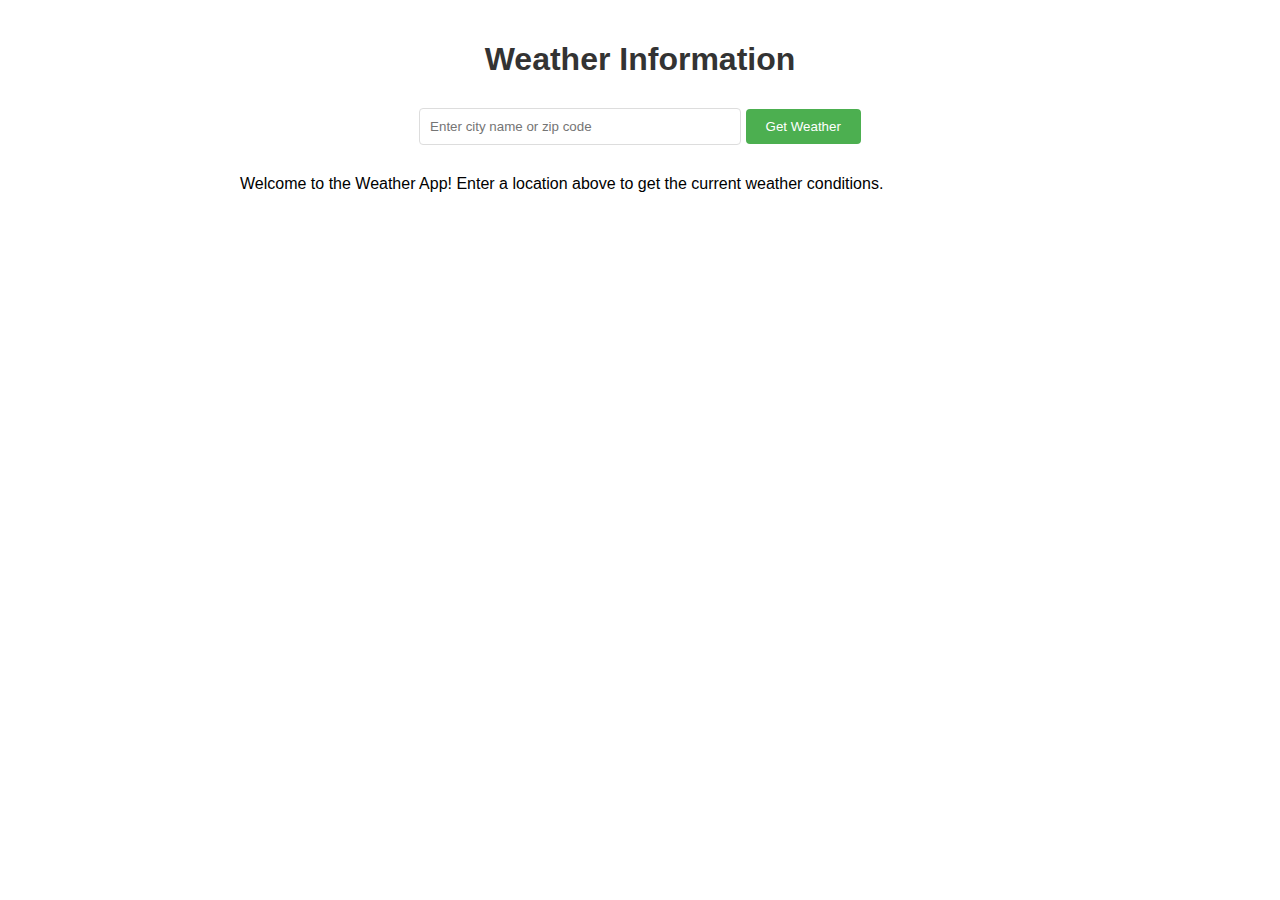
==== target/classes/templates/index.html @ 22256e7d "updating app properties" ====
<!DOCTYPE html>
<html xmlns:th="http://www.thymeleaf.org" lang="EN">
<head>
    <meta charset="UTF-8">
    <meta name="viewport" content="width=device-width, initial-scale=1.0">
    <title>Weather App</title>
    <style>
        body {
            font-family: Arial, sans-serif;
            max-width: 800px;
            margin: 0 auto;
            padding: 20px;
        }
        .search-container {
            margin: 30px 0;
            text-align: center;
        }
        input[type="text"] {
            padding: 10px;
            width: 300px;
            border: 1px solid #ddd;
            border-radius: 4px;
        }
        button {
            padding: 10px 20px;
            background-color: #4CAF50;
            color: white;
            border: none;
            border-radius: 4px;
            cursor: pointer;
        }
        button:hover {
            background-color: #45a049;
        }
        h1 {
            text-align: center;
            color: #333;
        }
    </style>
</head>
<body>
    <h1>Weather Information</h1>

    <div class="search-container">
        <form action="/weather" method="get">
            <label>
                <input type="text" name="location" placeholder="Enter city name or zip code" required>
            </label>
            <button type="submit">Get Weather</button>
        </form>
    </div>

    <div>
        <p>Welcome to the Weather App! Enter a location above to get the current weather conditions.</p>
    </div>
</body>
</html>
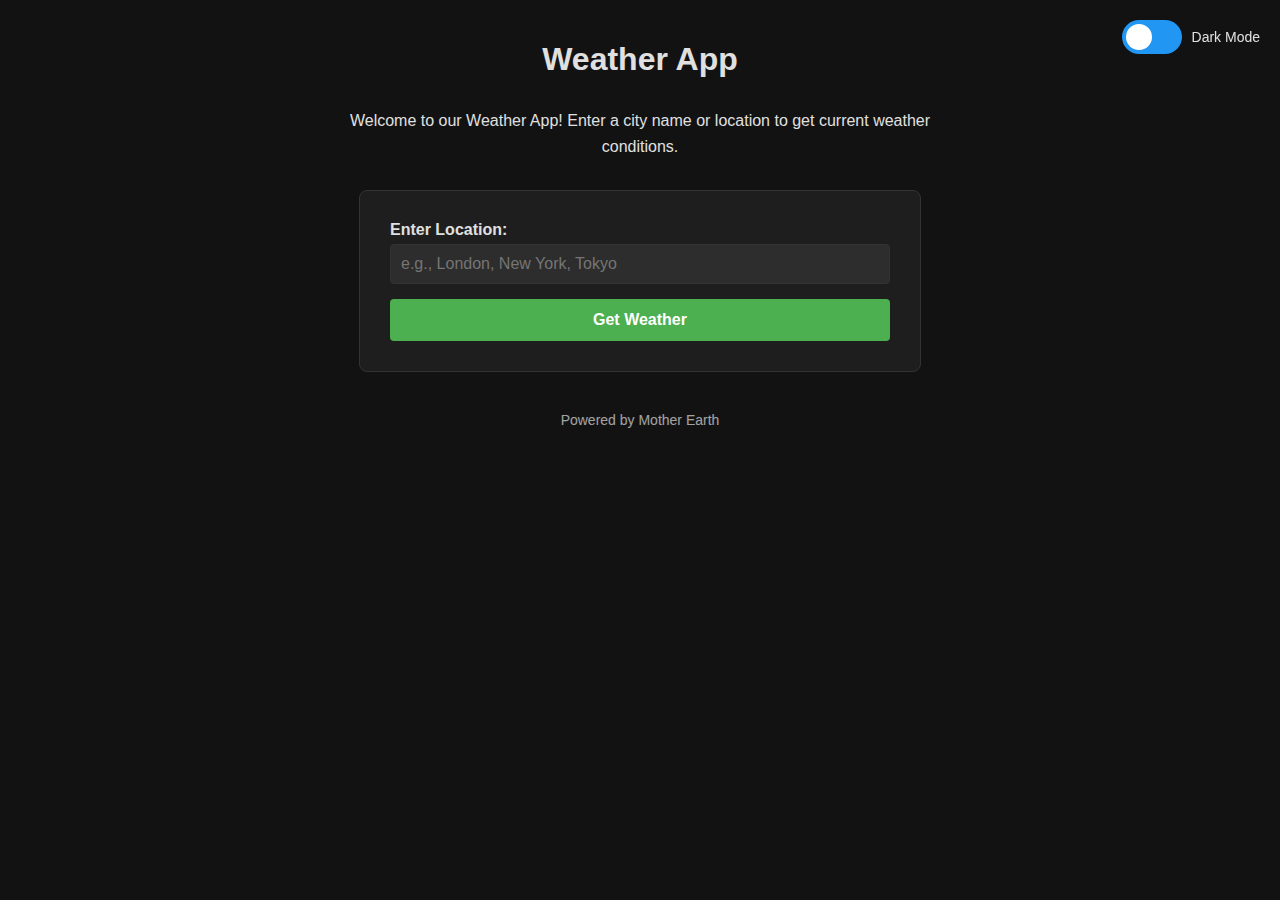
==== commit e24d134b: "Added a darkmode and light mode with toggle" ====
--- a/target/classes/templates/index.html
+++ b/target/classes/templates/index.html
@@ -5,53 +5,236 @@
     <meta name="viewport" content="width=device-width, initial-scale=1.0">
     <title>Weather App</title>
     <style>
+        :root {
+            --bg-color: #121212;
+            --text-color: #e0e0e0;
+            --container-bg: #1e1e1e;
+            --detail-bg: #2d2d2d;
+            --border-color: #333;
+            --highlight-color: #4CAF50;
+            --input-bg: #2d2d2d;
+            --input-text: #e0e0e0;
+            --button-bg: #4CAF50;
+            --button-text: white;
+            --button-hover: #45a049;
+        }
+
         body {
             font-family: Arial, sans-serif;
             max-width: 800px;
             margin: 0 auto;
             padding: 20px;
-        }
+            background-color: var(--bg-color);
+            color: var(--text-color);
+            transition: all 0.3s ease;
+        }
+
+        body.light-mode {
+            --bg-color: #f5f5f5;
+            --text-color: #333;
+            --container-bg: #f9f9f9;
+            --detail-bg: #fff;
+            --border-color: #ddd;
+            --highlight-color: #4CAF50;
+            --input-bg: #fff;
+            --input-text: #333;
+            --button-bg: #4CAF50;
+            --button-text: white;
+            --button-hover: #45a049;
+        }
+
+        h1, h2, h3 {
+            color: var(--text-color);
+            text-align: center;
+        }
+
         .search-container {
-            margin: 30px 0;
-            text-align: center;
-        }
+            border: 1px solid var(--border-color);
+            border-radius: 8px;
+            padding: 30px;
+            margin-top: 20px;
+            background-color: var(--container-bg);
+            max-width: 500px;
+            margin-left: auto;
+            margin-right: auto;
+        }
+
+        .search-form {
+            display: flex;
+            flex-direction: column;
+            gap: 15px;
+        }
+
+        .form-group {
+            display: flex;
+            flex-direction: column;
+            gap: 5px;
+        }
+
+        label {
+            font-weight: bold;
+        }
+
         input[type="text"] {
             padding: 10px;
-            width: 300px;
-            border: 1px solid #ddd;
+            border: 1px solid var(--border-color);
             border-radius: 4px;
-        }
+            font-size: 16px;
+            background-color: var(--input-bg);
+            color: var(--input-text);
+        }
+
         button {
-            padding: 10px 20px;
-            background-color: #4CAF50;
-            color: white;
+            padding: 12px 20px;
+            background-color: var(--button-bg);
+            color: var(--button-text);
             border: none;
             border-radius: 4px;
             cursor: pointer;
-        }
+            font-size: 16px;
+            font-weight: bold;
+            transition: background-color 0.3s;
+        }
+
         button:hover {
-            background-color: #45a049;
-        }
-        h1 {
+            background-color: var(--button-hover);
+        }
+
+        /* Theme toggle styles */
+        .theme-toggle {
+            position: fixed;
+            top: 20px;
+            right: 20px;
+            display: flex;
+            align-items: center;
+        }
+
+        .toggle-switch {
+            position: relative;
+            display: inline-block;
+            width: 60px;
+            height: 34px;
+        }
+
+        .toggle-switch input {
+            opacity: 0;
+            width: 0;
+            height: 0;
+        }
+
+        .slider {
+            position: absolute;
+            cursor: pointer;
+            top: 0;
+            left: 0;
+            right: 0;
+            bottom: 0;
+            background-color: #2196F3;
+            transition: .4s;
+            border-radius: 34px;
+        }
+
+        .slider:before {
+            position: absolute;
+            content: "";
+            height: 26px;
+            width: 26px;
+            left: 4px;
+            bottom: 4px;
+            background-color: white;
+            transition: .4s;
+            border-radius: 50%;
+        }
+
+        input:checked + .slider {
+            background-color: #ccc;
+        }
+
+        input:checked + .slider:before {
+            transform: translateX(26px);
+        }
+
+        .toggle-label {
+            margin-left: 10px;
+            font-size: 14px;
+        }
+
+        .app-description {
             text-align: center;
-            color: #333;
+            margin: 30px auto;
+            max-width: 600px;
+            line-height: 1.6;
+        }
+
+        .footer {
+            margin-top: 40px;
+            text-align: center;
+            font-size: 14px;
+            color: var(--text-color);
+            opacity: 0.7;
         }
     </style>
 </head>
 <body>
-    <h1>Weather Information</h1>
+    <div class="theme-toggle">
+        <label class="toggle-switch">
+            <input type="checkbox" id="theme-toggle">
+            <span class="slider"></span>
+        </label>
+        <span class="toggle-label">Light Mode</span>
+    </div>
+
+    <h1>Weather App</h1>
+
+    <div class="app-description">
+        <p>Welcome to our Weather App! Enter a city name or location to get current weather conditions.</p>
+    </div>
 
     <div class="search-container">
-        <form action="/weather" method="get">
-            <label>
-                <input type="text" name="location" placeholder="Enter city name or zip code" required>
-            </label>
+        <form action="/weather" method="get" class="search-form">
+            <div class="form-group">
+                <label for="location">Enter Location:</label>
+                <input type="text" id="location" name="location" placeholder="e.g., London, New York, Tokyo" required>
+            </div>
             <button type="submit">Get Weather</button>
         </form>
     </div>
 
-    <div>
-        <p>Welcome to the Weather App! Enter a location above to get the current weather conditions.</p>
-    </div>
+    <div class="footer">
+        <p>Powered by Mother Earth</p>
+    </div>
+
+    <script>
+        // Get the toggle element
+        const themeToggle = document.getElementById('theme-toggle');
+        const toggleLabel = document.querySelector('.toggle-label');
+
+        // Function to set theme
+        // Function to set theme
+        function setTheme(isLight) {
+            if (isLight) {
+                document.body.classList.add('light-mode');
+                toggleLabel.textContent = 'Light Mode';  // Changed to show current mode
+            } else {
+                document.body.classList.remove('light-mode');
+                toggleLabel.textContent = 'Dark Mode';   // Changed to show current mode
+            }
+            // Save preference to localStorage
+            localStorage.setItem('lightMode', isLight);
+        }
+
+        // Check for saved theme preference or use default (dark)
+        const savedTheme = localStorage.getItem('lightMode');
+        const prefersDark = savedTheme === null ? true : savedTheme !== 'true';
+
+        // Set initial state
+        themeToggle.checked = !prefersDark;
+        setTheme(!prefersDark);
+
+        // Add event listener for toggle
+        themeToggle.addEventListener('change', () => {
+            setTheme(themeToggle.checked);
+        });
+    </script>
 </body>
 </html>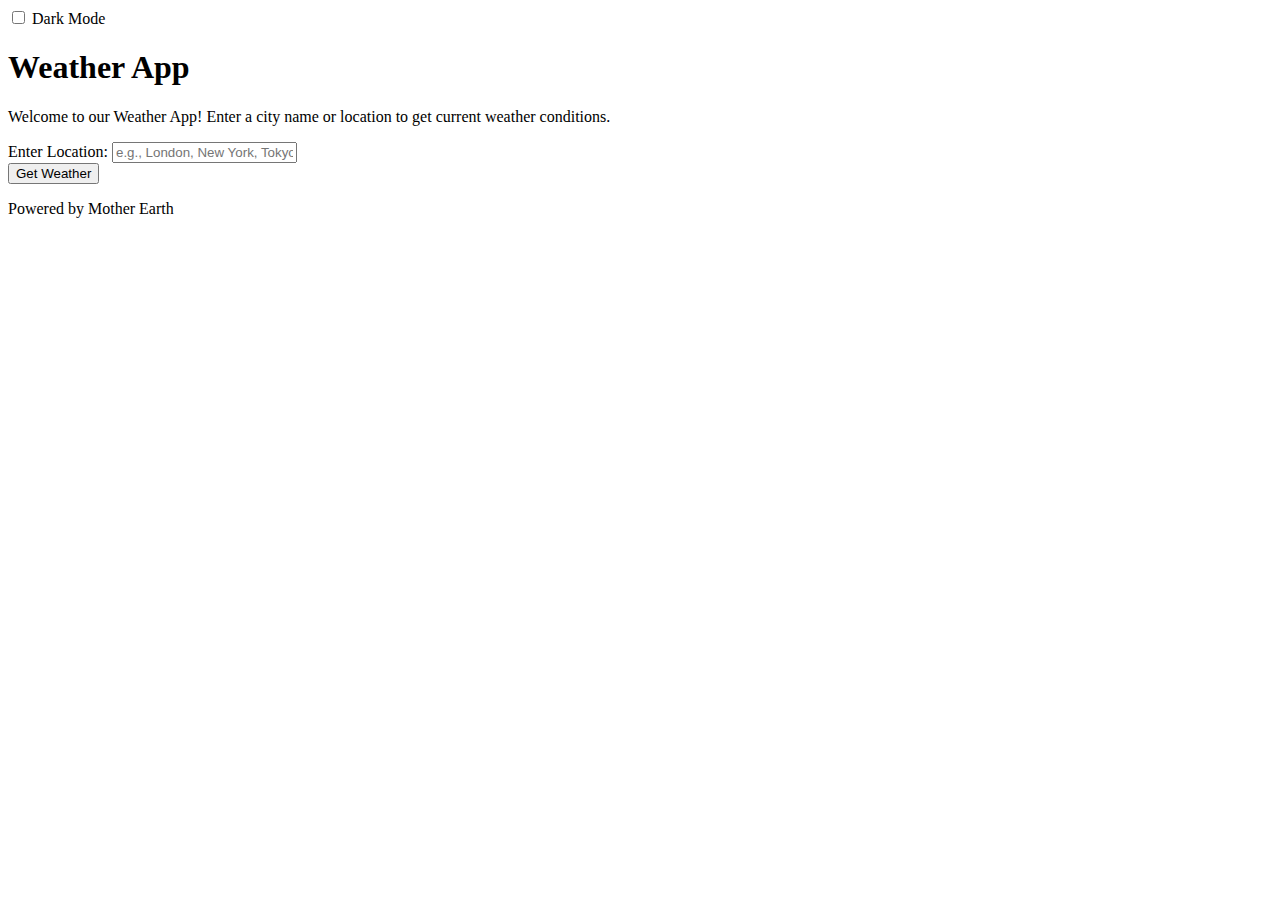
==== commit 5ba09083: "Updated html to not use inline css" ====
--- a/target/classes/templates/index.html
+++ b/target/classes/templates/index.html
@@ -4,176 +4,7 @@
     <meta charset="UTF-8">
     <meta name="viewport" content="width=device-width, initial-scale=1.0">
     <title>Weather App</title>
-    <style>
-        :root {
-            --bg-color: #121212;
-            --text-color: #e0e0e0;
-            --container-bg: #1e1e1e;
-            --detail-bg: #2d2d2d;
-            --border-color: #333;
-            --highlight-color: #4CAF50;
-            --input-bg: #2d2d2d;
-            --input-text: #e0e0e0;
-            --button-bg: #4CAF50;
-            --button-text: white;
-            --button-hover: #45a049;
-        }
-
-        body {
-            font-family: Arial, sans-serif;
-            max-width: 800px;
-            margin: 0 auto;
-            padding: 20px;
-            background-color: var(--bg-color);
-            color: var(--text-color);
-            transition: all 0.3s ease;
-        }
-
-        body.light-mode {
-            --bg-color: #f5f5f5;
-            --text-color: #333;
-            --container-bg: #f9f9f9;
-            --detail-bg: #fff;
-            --border-color: #ddd;
-            --highlight-color: #4CAF50;
-            --input-bg: #fff;
-            --input-text: #333;
-            --button-bg: #4CAF50;
-            --button-text: white;
-            --button-hover: #45a049;
-        }
-
-        h1, h2, h3 {
-            color: var(--text-color);
-            text-align: center;
-        }
-
-        .search-container {
-            border: 1px solid var(--border-color);
-            border-radius: 8px;
-            padding: 30px;
-            margin-top: 20px;
-            background-color: var(--container-bg);
-            max-width: 500px;
-            margin-left: auto;
-            margin-right: auto;
-        }
-
-        .search-form {
-            display: flex;
-            flex-direction: column;
-            gap: 15px;
-        }
-
-        .form-group {
-            display: flex;
-            flex-direction: column;
-            gap: 5px;
-        }
-
-        label {
-            font-weight: bold;
-        }
-
-        input[type="text"] {
-            padding: 10px;
-            border: 1px solid var(--border-color);
-            border-radius: 4px;
-            font-size: 16px;
-            background-color: var(--input-bg);
-            color: var(--input-text);
-        }
-
-        button {
-            padding: 12px 20px;
-            background-color: var(--button-bg);
-            color: var(--button-text);
-            border: none;
-            border-radius: 4px;
-            cursor: pointer;
-            font-size: 16px;
-            font-weight: bold;
-            transition: background-color 0.3s;
-        }
-
-        button:hover {
-            background-color: var(--button-hover);
-        }
-
-        /* Theme toggle styles */
-        .theme-toggle {
-            position: fixed;
-            top: 20px;
-            right: 20px;
-            display: flex;
-            align-items: center;
-        }
-
-        .toggle-switch {
-            position: relative;
-            display: inline-block;
-            width: 60px;
-            height: 34px;
-        }
-
-        .toggle-switch input {
-            opacity: 0;
-            width: 0;
-            height: 0;
-        }
-
-        .slider {
-            position: absolute;
-            cursor: pointer;
-            top: 0;
-            left: 0;
-            right: 0;
-            bottom: 0;
-            background-color: #2196F3;
-            transition: .4s;
-            border-radius: 34px;
-        }
-
-        .slider:before {
-            position: absolute;
-            content: "";
-            height: 26px;
-            width: 26px;
-            left: 4px;
-            bottom: 4px;
-            background-color: white;
-            transition: .4s;
-            border-radius: 50%;
-        }
-
-        input:checked + .slider {
-            background-color: #ccc;
-        }
-
-        input:checked + .slider:before {
-            transform: translateX(26px);
-        }
-
-        .toggle-label {
-            margin-left: 10px;
-            font-size: 14px;
-        }
-
-        .app-description {
-            text-align: center;
-            margin: 30px auto;
-            max-width: 600px;
-            line-height: 1.6;
-        }
-
-        .footer {
-            margin-top: 40px;
-            text-align: center;
-            font-size: 14px;
-            color: var(--text-color);
-            opacity: 0.7;
-        }
-    </style>
+    <link rel="stylesheet" th:href="@{/css/styles.css}">
 </head>
 <body>
     <div class="theme-toggle">
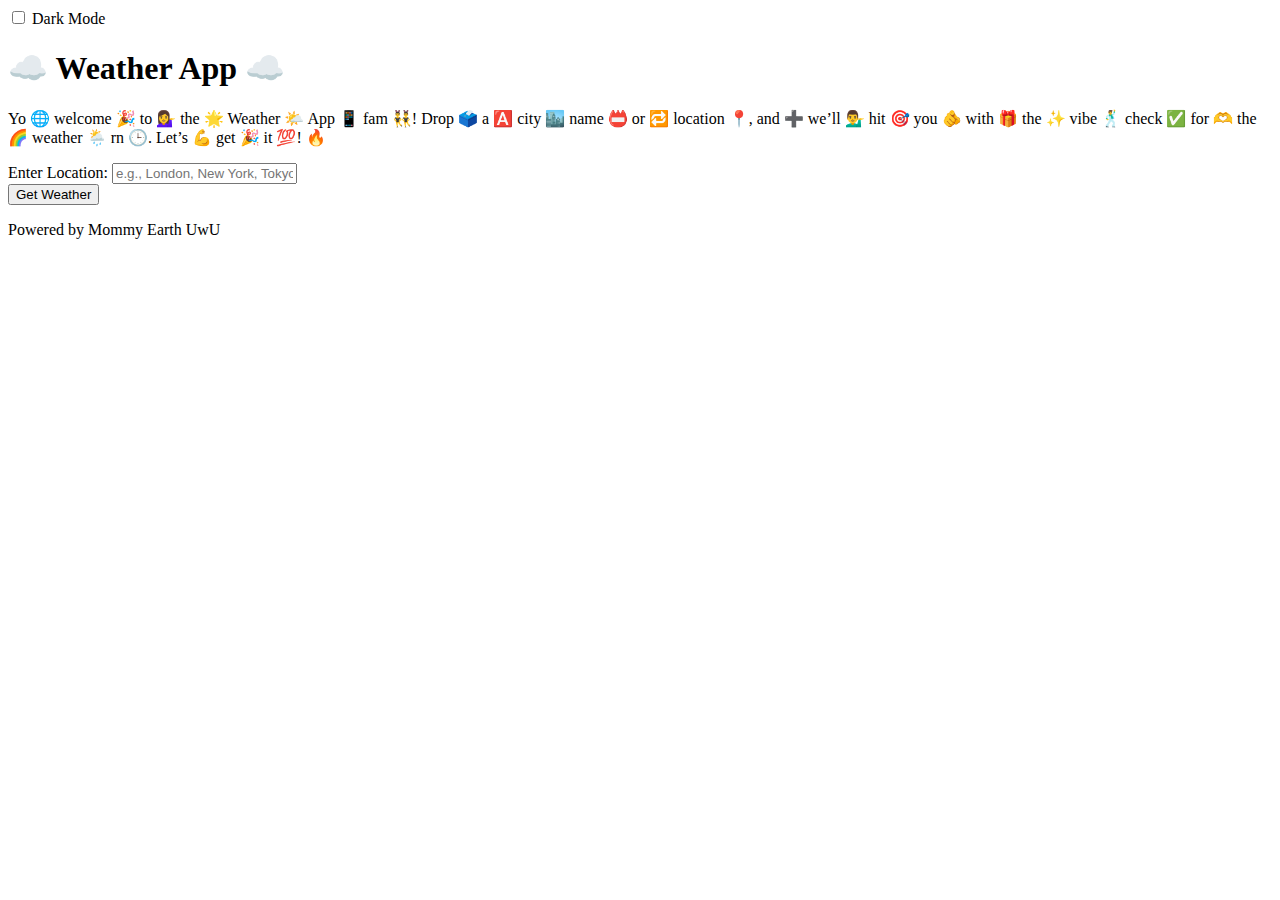
==== commit cb4f72e2: "+10 cursed text" ====
--- a/target/classes/templates/index.html
+++ b/target/classes/templates/index.html
@@ -1,11 +1,13 @@
 <!DOCTYPE html>
 <html xmlns:th="http://www.thymeleaf.org" lang="EN">
+
 <head>
     <meta charset="UTF-8">
     <meta name="viewport" content="width=device-width, initial-scale=1.0">
     <title>Weather App</title>
     <link rel="stylesheet" th:href="@{/css/styles.css}">
 </head>
+
 <body>
     <div class="theme-toggle">
         <label class="toggle-switch">
@@ -15,10 +17,12 @@
         <span class="toggle-label">Light Mode</span>
     </div>
 
-    <h1>Weather App</h1>
+    <h1>☁️ Weather App ☁️</h1>
 
     <div class="app-description">
-        <p>Welcome to our Weather App! Enter a city name or location to get current weather conditions.</p>
+        <p>Yo 🌐 welcome 🎉 to 💁‍♀️ the 🌟 Weather 🌤️ App 📱 fam 👯‍♂️! 
+            Drop 🗳️ a 🅰️ city 🏙️ name 📛 or 🔁 location 📍, and ➕ we’ll 💁‍♂️ hit 🎯 you 🫵 with 🎁 the ✨ vibe 🕺 check ✅ for 🫶 the 🌈 weather 🌦️ rn 🕒. 
+            Let’s 💪 get 🎉 it 💯! 🔥</p>
     </div>
 
     <div class="search-container">
@@ -32,7 +36,7 @@
     </div>
 
     <div class="footer">
-        <p>Powered by Mother Earth</p>
+        <p>Powered by Mommy Earth UwU</p>
     </div>
 
     <script>
@@ -68,4 +72,5 @@
         });
     </script>
 </body>
+
 </html>